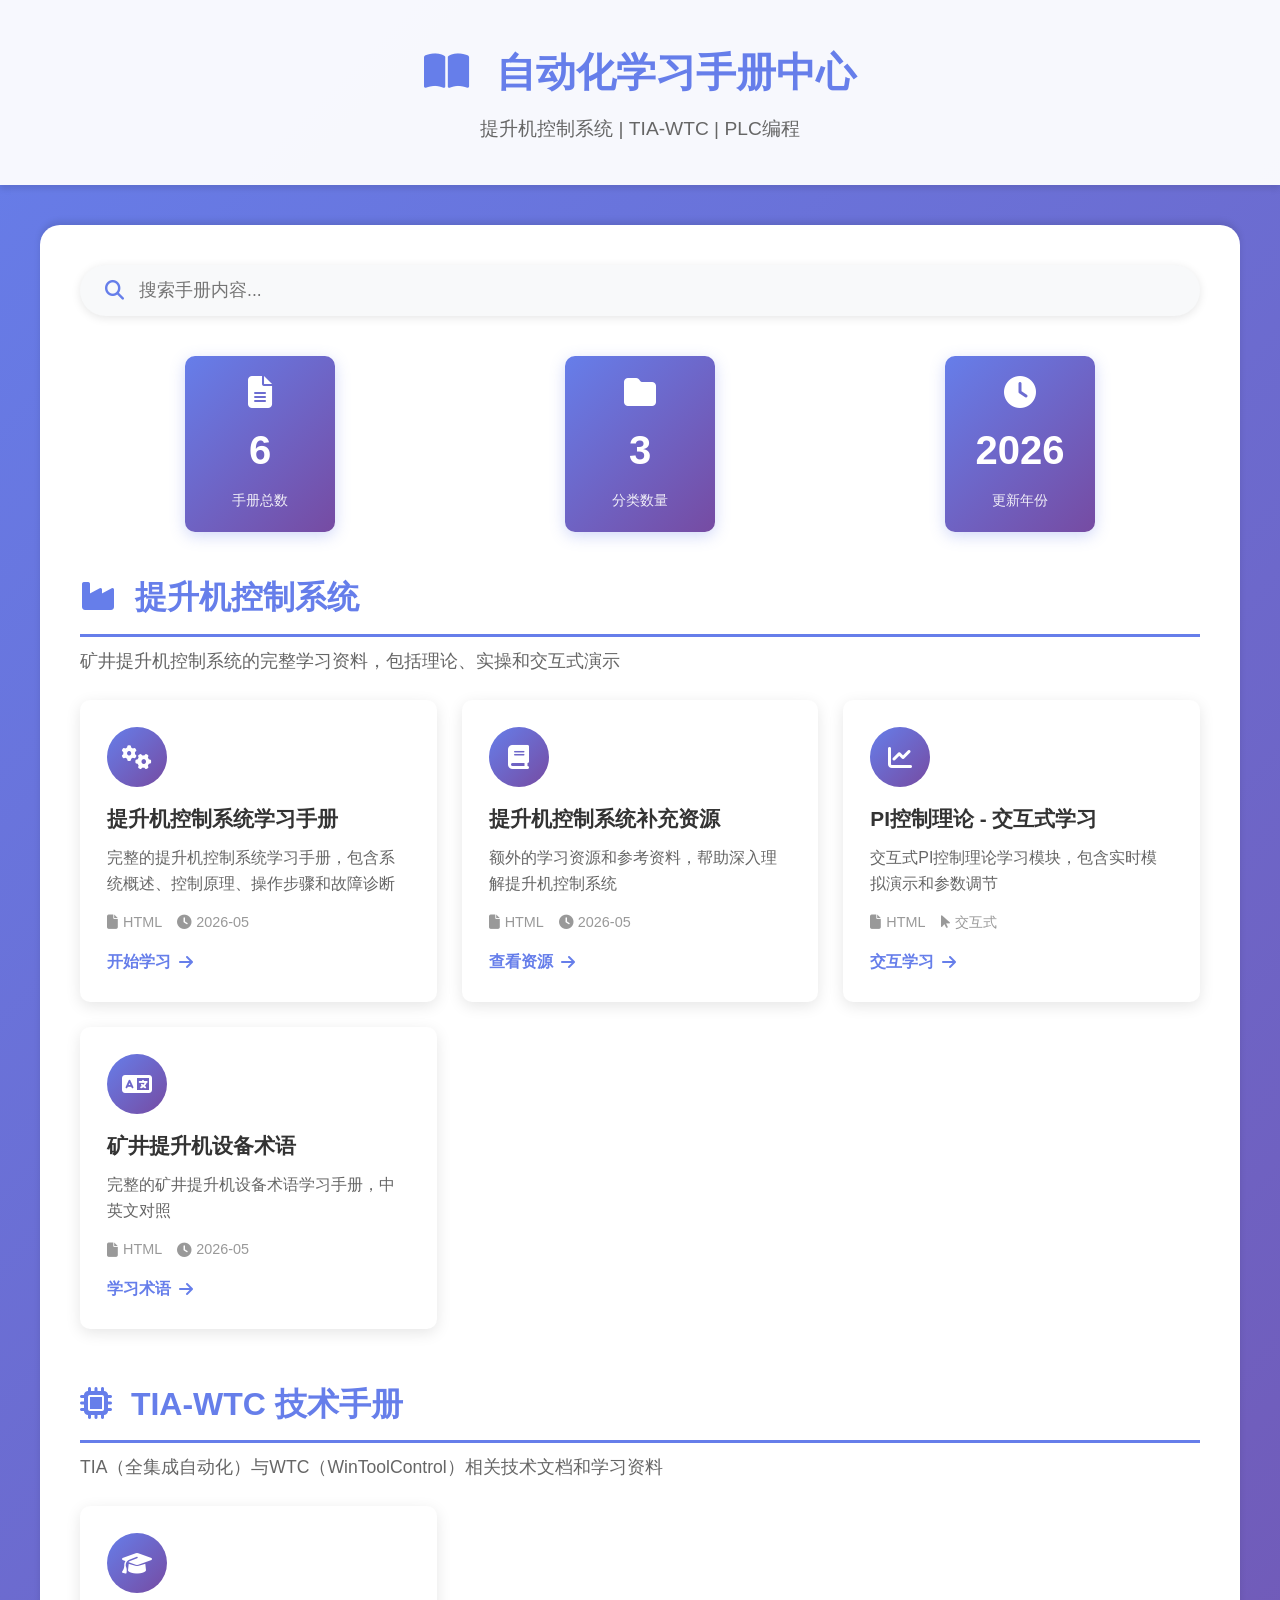
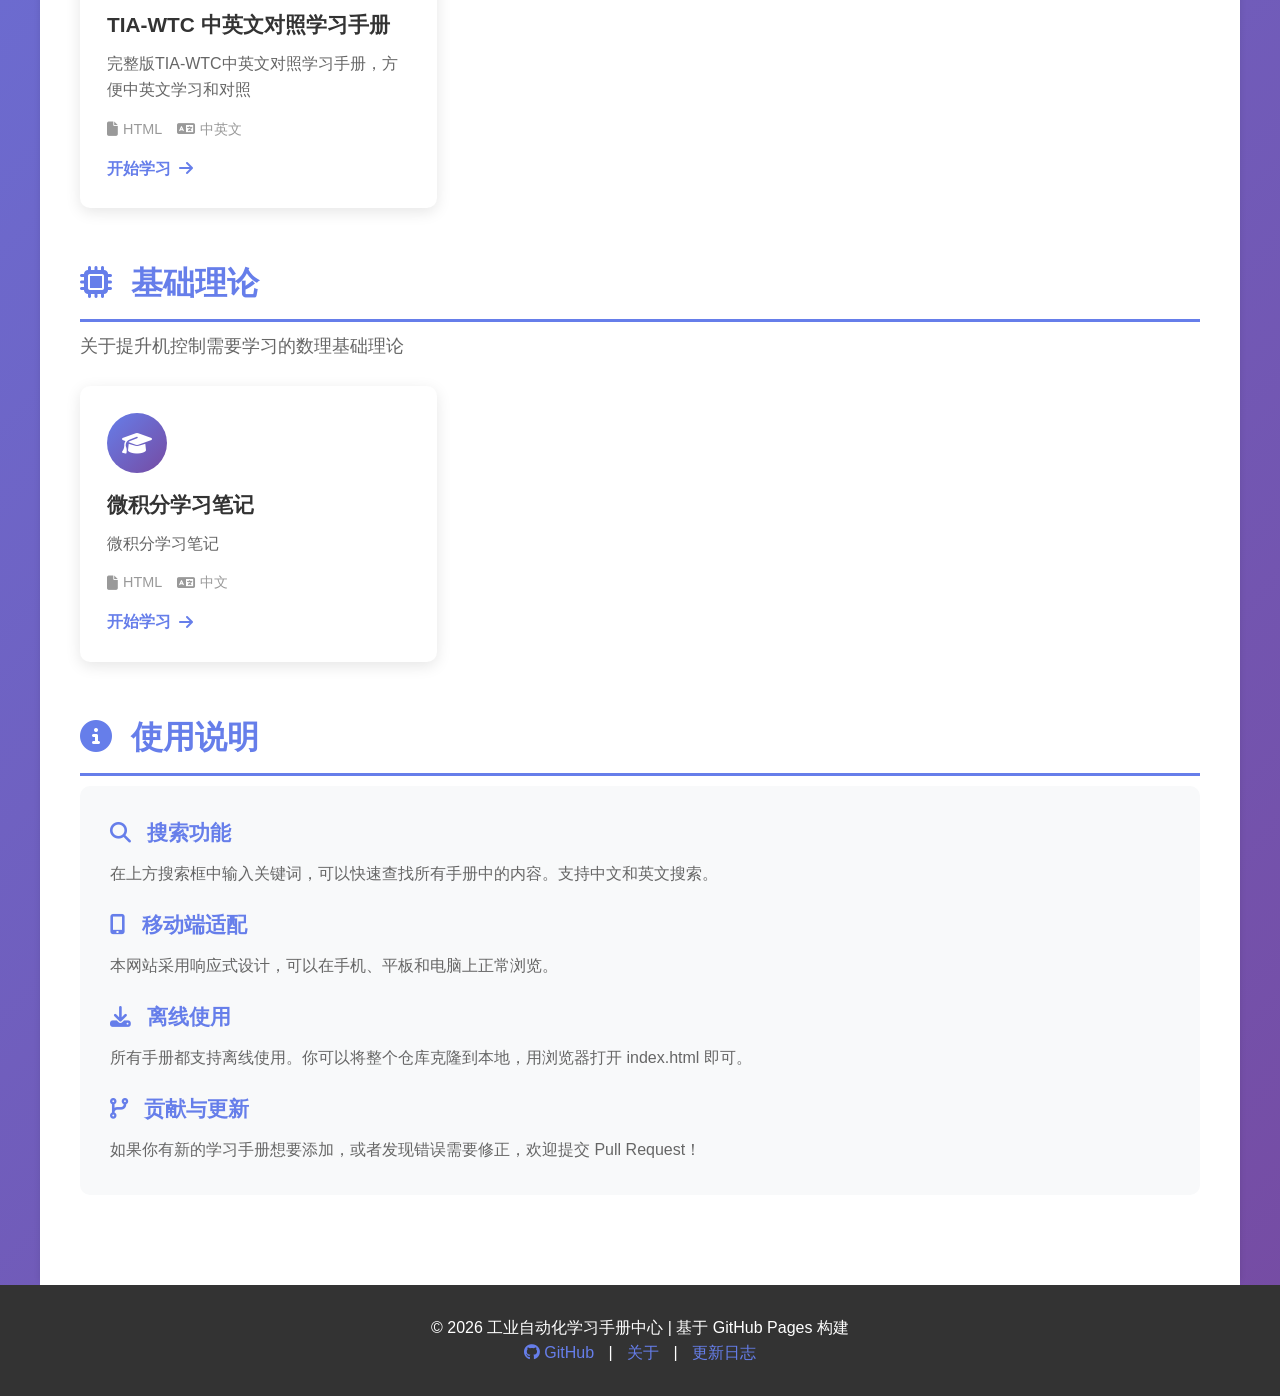
==== index.html @ dc5f5f68 "init" ====
<!DOCTYPE html>
<html lang="zh-CN">
<head>
    <meta charset="UTF-8">
    <meta name="viewport" content="width=device-width, initial-scale=1.0">
    <title>自动化学习手册中心</title>
    <link rel="stylesheet" href="assets/css/style.css">
    <link rel="stylesheet" href="https://cdnjs.cloudflare.com/ajax/libs/font-awesome/6.4.0/css/all.min.css">
</head>
<body>
    <header>
        <div class="container">
            <h1><i class="fas fa-book-open"></i> 自动化学习手册中心</h1>
            <p class="subtitle">提升机控制系统 | TIA-WTC | PLC编程</p>
        </div>
    </header>

    <div class="container main-content">
        <!-- 搜索框 -->
        <div class="search-box">
            <i class="fas fa-search"></i>
            <input type="text" id="searchInput" placeholder="搜索手册内容..." onkeyup="searchManuals()">
            <div id="searchResults" class="search-results"></div>
        </div>

        <!-- 统计信息 -->
        <div class="stats">
            <div class="stat-item">
                <i class="fas fa-file-alt"></i>
                <span id="totalManuals">0</span>
                <label>手册总数</label>
            </div>
            <div class="stat-item">
                <i class="fas fa-folder"></i>
                <span id="totalCategories">0</span>
                <label>分类数量</label>
            </div>
            <div class="stat-item">
                <i class="fas fa-clock"></i>
                <span>2026</span>
                <label>更新年份</label>
            </div>
        </div>

        <!-- 分类：提升机控制系统 -->
        <section class="category">
            <h2><i class="fas fa-industry"></i> 提升机控制系统</h2>
            <p class="category-desc">矿井提升机控制系统的完整学习资料，包括理论、实操和交互式演示</p>
            <div class="manual-grid">
                <div class="manual-card" data-keywords="提升机 控制系统  学习手册">
                    <div class="card-icon">
                        <i class="fas fa-cogs"></i>
                    </div>
                    <h3>提升机控制系统学习手册</h3>
                    <p>完整的提升机控制系统学习手册，包含系统概述、控制原理、操作步骤和故障诊断</p>
                    <div class="card-meta">
                        <span><i class="fas fa-file"></i> HTML</span>
                        <span><i class="fas fa-clock"></i> 2026-05</span>
                    </div>
                    <a href="hoist-control/提升机控制系统_学习手册_新布局.html" class="card-link">开始学习 <i class="fas fa-arrow-right"></i></a>
                </div>

                <div class="manual-card" data-keywords="提升机 补充资源 参考资料">
                    <div class="card-icon">
                        <i class="fas fa-book"></i>
                    </div>
                    <h3>提升机控制系统补充资源</h3>
                    <p>额外的学习资源和参考资料，帮助深入理解提升机控制系统</p>
                    <div class="card-meta">
                        <span><i class="fas fa-file"></i> HTML</span>
                        <span><i class="fas fa-clock"></i> 2026-05</span>
                    </div>
                    <a href="hoist-control/提升机控制系统_补充资源.html" class="card-link">查看资源 <i class="fas fa-arrow-right"></i></a>
                </div>

                <div class="manual-card" data-keywords="PI控制 交互式 理论 模拟">
                    <div class="card-icon">
                        <i class="fas fa-chart-line"></i>
                    </div>
                    <h3>PI控制理论 - 交互式学习</h3>
                    <p>交互式PI控制理论学习模块，包含实时模拟演示和参数调节</p>
                    <div class="card-meta">
                        <span><i class="fas fa-file"></i> HTML</span>
                        <span><i class="fas fa-mouse-pointer"></i> 交互式</span>
                    </div>
                    <a href="hoist-control/PI控制理论_交互式学习.html" class="card-link">交互学习 <i class="fas fa-arrow-right"></i></a>
                </div>

                <div class="manual-card" data-keywords="矿井 提升机 设备 术语">
                    <div class="card-icon">
                        <i class="fas fa-language"></i>
                    </div>
                    <h3>矿井提升机设备术语</h3>
                    <p>完整的矿井提升机设备术语学习手册，中英文对照</p>
                    <div class="card-meta">
                        <span><i class="fas fa-file"></i> HTML</span>
                        <span><i class="fas fa-clock"></i> 2026-05</span>
                    </div>
                    <a href="hoist-control/矿井提升机设备术语_完整学习手册.html" class="card-link">学习术语 <i class="fas fa-arrow-right"></i></a>
                </div>
            </div>
        </section>

        <!-- 分类：TIA-WTC -->
        <section class="category">
            <h2><i class="fas fa-microchip"></i> TIA-WTC 技术手册</h2>
            <p class="category-desc">TIA（全集成自动化）与WTC（WinToolControl）相关技术文档和学习资料</p>
            <div class="manual-grid">
                <div class="manual-card" data-keywords="TIA WTC 中英文 对照 学习手册">
                    <div class="card-icon">
                        <i class="fas fa-graduation-cap"></i>
                    </div>
                    <h3>TIA-WTC 中英文对照学习手册</h3>
                    <p>完整版TIA-WTC中英文对照学习手册，方便中英文学习和对照</p>
                    <div class="card-meta">
                        <span><i class="fas fa-file"></i> HTML</span>
                        <span><i class="fas fa-language"></i> 中英文</span>
                    </div>
                    <a href="tia-wtc/TIA-WTC_中英文对照学习手册_完整版.html" class="card-link">开始学习 <i class="fas fa-arrow-right"></i></a>
                </div>

            </div>
        </section>
        <!-- 分类：theory -->
        <section class="category">
            <h2><i class="fas fa-microchip"></i> 基础理论 </h2>
            <p class="category-desc">关于提升机控制需要学习的数理基础理论</p>
            <div class="manual-grid">
                <div class="manual-card" data-keywords="积分 微分 导数 PI PID 控制理论">
                    <div class="card-icon">
                        <i class="fas fa-graduation-cap"></i>
                    </div>
                    <h3>微积分学习笔记</h3>
                    <p>微积分学习笔记</p>
                    <div class="card-meta">
                        <span><i class="fas fa-file"></i> HTML</span>
                        <span><i class="fas fa-language"></i> 中文</span>
                    </div>
                    <a href="theory/微积分学习笔记.html" class="card-link">开始学习 <i class="fas fa-arrow-right"></i></a>
                </div>

            </div>
        </section>

        <!-- 使用说明 -->
        <section class="category">
            <h2><i class="fas fa-info-circle"></i> 使用说明</h2>
            <div class="help-box">
                <h3><i class="fas fa-search"></i> 搜索功能</h3>
                <p>在上方搜索框中输入关键词，可以快速查找所有手册中的内容。支持中文和英文搜索。</p>

                <h3><i class="fas fa-mobile-alt"></i> 移动端适配</h3>
                <p>本网站采用响应式设计，可以在手机、平板和电脑上正常浏览。</p>

                <h3><i class="fas fa-download"></i> 离线使用</h3>
                <p>所有手册都支持离线使用。你可以将整个仓库克隆到本地，用浏览器打开 index.html 即可。</p>

                <h3><i class="fas fa-code-branch"></i> 贡献与更新</h3>
                <p>如果你有新的学习手册想要添加，或者发现错误需要修正，欢迎提交 Pull Request！</p>
            </div>
        </section>
    </div>

    <footer>
        <div class="container">
            <p>&copy; 2026 工业自动化学习手册中心 | 基于 GitHub Pages 构建</p>
            <p>
                <a href="https://github.com" target="_blank"><i class="fab fa-github"></i> GitHub</a> | 
                <a href="#" onclick="showAbout()">关于</a> | 
                <a href="#" onclick="showChangelog()">更新日志</a>
            </p>
        </div>
    </footer>

    <script src="assets/js/search.js"></script>
    <script>
        // 页面加载时更新统计信息
        window.onload = function() {
            updateStats();
        };

        function updateStats() {
            const totalManuals = document.querySelectorAll('.manual-card').length;
            const totalCategories = document.querySelectorAll('.category').length - 1; // 减去"使用说明"

            document.getElementById('totalManuals').textContent = totalManuals;
            document.getElementById('totalCategories').textContent = totalCategories;
        }

        function showAbout() {
            alert('工业自动化学习手册中心\n\n本网站收集整理了工业自动化领域的学习手册和技术文档，旨在为工程师和学习者提供便捷的学习资源。\n\n技术栈：HTML5 + CSS3 + JavaScript\n部署：GitHub Pages');
        }

        function showChangelog() {
            alert('更新日志\n\n2026-05-13:\n- 创建网站首页\n- 添加搜索功能\n- 整理手册分类\n- 配置GitHub Pages部署');
        }
    </script>
</body>
</html>
---- assets/css/style.css ----
/* 全局样式 */
* {
    margin: 0;
    padding: 0;
    box-sizing: border-box;
}

body {
    font-family: 'Segoe UI', Tahoma, Geneva, Verdana, sans-serif;
    line-height: 1.6;
    color: #333;
    background: linear-gradient(135deg, #667eea 0%, #764ba2 100%);
    min-height: 100vh;
}

.container {
    max-width: 1200px;
    margin: 0 auto;
    padding: 0 20px;
}

/* 头部样式 */
header {
    background: rgba(255, 255, 255, 0.95);
    padding: 40px 0;
    text-align: center;
    box-shadow: 0 4px 6px rgba(0,0,0,0.1);
    margin-bottom: 40px;
}

header h1 {
    color: #667eea;
    font-size: 2.5em;
    margin-bottom: 10px;
}

header h1 i {
    margin-right: 15px;
}

.subtitle {
    color: #666;
    font-size: 1.2em;
}

/* 主要内容区域 */
.main-content {
    background: white;
    border-radius: 20px 20px 0 0;
    padding: 40px;
    box-shadow: 0 -4px 6px rgba(0,0,0,0.1);
}

/* 搜索框 */
.search-box {
    position: relative;
    margin-bottom: 40px;
    background: #f8f9fa;
    border-radius: 50px;
    padding: 15px 25px;
    display: flex;
    align-items: center;
    box-shadow: 0 2px 10px rgba(0,0,0,0.1);
    transition: all 0.3s;
}

.search-box:focus-within {
    box-shadow: 0 4px 20px rgba(102, 126, 234, 0.3);
    transform: translateY(-2px);
}

.search-box i {
    color: #667eea;
    font-size: 1.2em;
    margin-right: 15px;
}

.search-box input {
    flex: 1;
    border: none;
    background: transparent;
    font-size: 1.1em;
    outline: none;
    color: #333;
}

.search-results {
    position: absolute;
    top: 100%;
    left: 0;
    right: 0;
    background: white;
    border-radius: 10px;
    box-shadow: 0 10px 30px rgba(0,0,0,0.2);
    margin-top: 10px;
    max-height: 400px;
    overflow-y: auto;
    display: none;
    z-index: 1000;
}

.search-results.active {
    display: block;
}

.search-result-item {
    padding: 15px 20px;
    border-bottom: 1px solid #eee;
    cursor: pointer;
    transition: background 0.3s;
}

.search-result-item:hover {
    background: #f8f9fa;
}

.search-result-item h4 {
    color: #667eea;
    margin-bottom: 5px;
}

.search-result-item p {
    color: #666;
    font-size: 0.9em;
}

/* 统计信息 */
.stats {
    display: flex;
    justify-content: space-around;
    margin-bottom: 40px;
    flex-wrap: wrap;
    gap: 20px;
}

.stat-item {
    text-align: center;
    padding: 20px;
    background: linear-gradient(135deg, #667eea 0%, #764ba2 100%);
    color: white;
    border-radius: 10px;
    min-width: 150px;
    box-shadow: 0 4px 15px rgba(102, 126, 234, 0.3);
}

.stat-item i {
    font-size: 2em;
    margin-bottom: 10px;
    display: block;
}

.stat-item span {
    font-size: 2.5em;
    font-weight: bold;
    display: block;
    margin-bottom: 5px;
}

.stat-item label {
    font-size: 0.9em;
    opacity: 0.9;
}

/* 分类区域 */
.category {
    margin-bottom: 50px;
}

.category h2 {
    color: #667eea;
    font-size: 2em;
    margin-bottom: 10px;
    padding-bottom: 10px;
    border-bottom: 3px solid #667eea;
}

.category h2 i {
    margin-right: 10px;
}

.category-desc {
    color: #666;
    margin-bottom: 25px;
    font-size: 1.1em;
}

/* 手册卡片网格 */
.manual-grid {
    display: grid;
    grid-template-columns: repeat(auto-fill, minmax(300px, 1fr));
    gap: 25px;
}

/* 手册卡片 */
.manual-card {
    background: white;
    border-radius: 10px;
    padding: 25px;
    box-shadow: 0 4px 15px rgba(0,0,0,0.1);
    transition: all 0.3s;
    border: 2px solid transparent;
    position: relative;
    overflow: hidden;
}

.manual-card::before {
    content: '';
    position: absolute;
    top: 0;
    left: 0;
    right: 0;
    height: 4px;
    background: linear-gradient(135deg, #667eea 0%, #764ba2 100%);
    transform: scaleX(0);
    transition: transform 0.3s;
}

.manual-card:hover {
    transform: translateY(-5px);
    box-shadow: 0 8px 25px rgba(0,0,0,0.15);
    border-color: #667eea;
}

.manual-card:hover::before {
    transform: scaleX(1);
}

.card-icon {
    width: 60px;
    height: 60px;
    background: linear-gradient(135deg, #667eea 0%, #764ba2 100%);
    border-radius: 50%;
    display: flex;
    align-items: center;
    justify-content: center;
    margin-bottom: 15px;
    color: white;
    font-size: 1.5em;
}

.manual-card h3 {
    color: #333;
    font-size: 1.3em;
    margin-bottom: 10px;
}

.manual-card p {
    color: #666;
    margin-bottom: 15px;
    line-height: 1.6;
}

.card-meta {
    display: flex;
    gap: 15px;
    margin-bottom: 15px;
    font-size: 0.9em;
    color: #999;
}

.card-meta span {
    display: flex;
    align-items: center;
    gap: 5px;
}

.card-link {
    display: inline-flex;
    align-items: center;
    gap: 8px;
    color: #667eea;
    text-decoration: none;
    font-weight: 600;
    transition: all 0.3s;
}

.card-link:hover {
    gap: 12px;
    color: #764ba2;
}

.card-link i {
    transition: transform 0.3s;
}

.card-link:hover i {
    transform: translateX(5px);
}

/* 帮助盒子 */
.help-box {
    background: #f8f9fa;
    border-radius: 10px;
    padding: 30px;
}

.help-box h3 {
    color: #667eea;
    margin-top: 20px;
    margin-bottom: 10px;
    font-size: 1.3em;
}

.help-box h3:first-child {
    margin-top: 0;
}

.help-box h3 i {
    margin-right: 10px;
}

.help-box p {
    color: #666;
    line-height: 1.8;
}

/* 底部 */
footer {
    background: #333;
    color: white;
    padding: 30px 0;
    text-align: center;
}

footer a {
    color: #667eea;
    text-decoration: none;
    margin: 0 10px;
    transition: color 0.3s;
}

footer a:hover {
    color: #764ba2;
}

/* 响应式设计 */
@media (max-width: 768px) {
    header h1 {
        font-size: 1.8em;
    }

    .main-content {
        padding: 20px;
    }

    .stats {
        flex-direction: column;
        align-items: center;
    }

    .stat-item {
        width: 100%;
        max-width: 300px;
    }

    .manual-grid {
        grid-template-columns: 1fr;
    }

    .category h2 {
        font-size: 1.5em;
    }
}

/* 搜索高亮 */
.highlight {
    background: #fff3cd;
    padding: 2px 4px;
    border-radius: 3px;
}
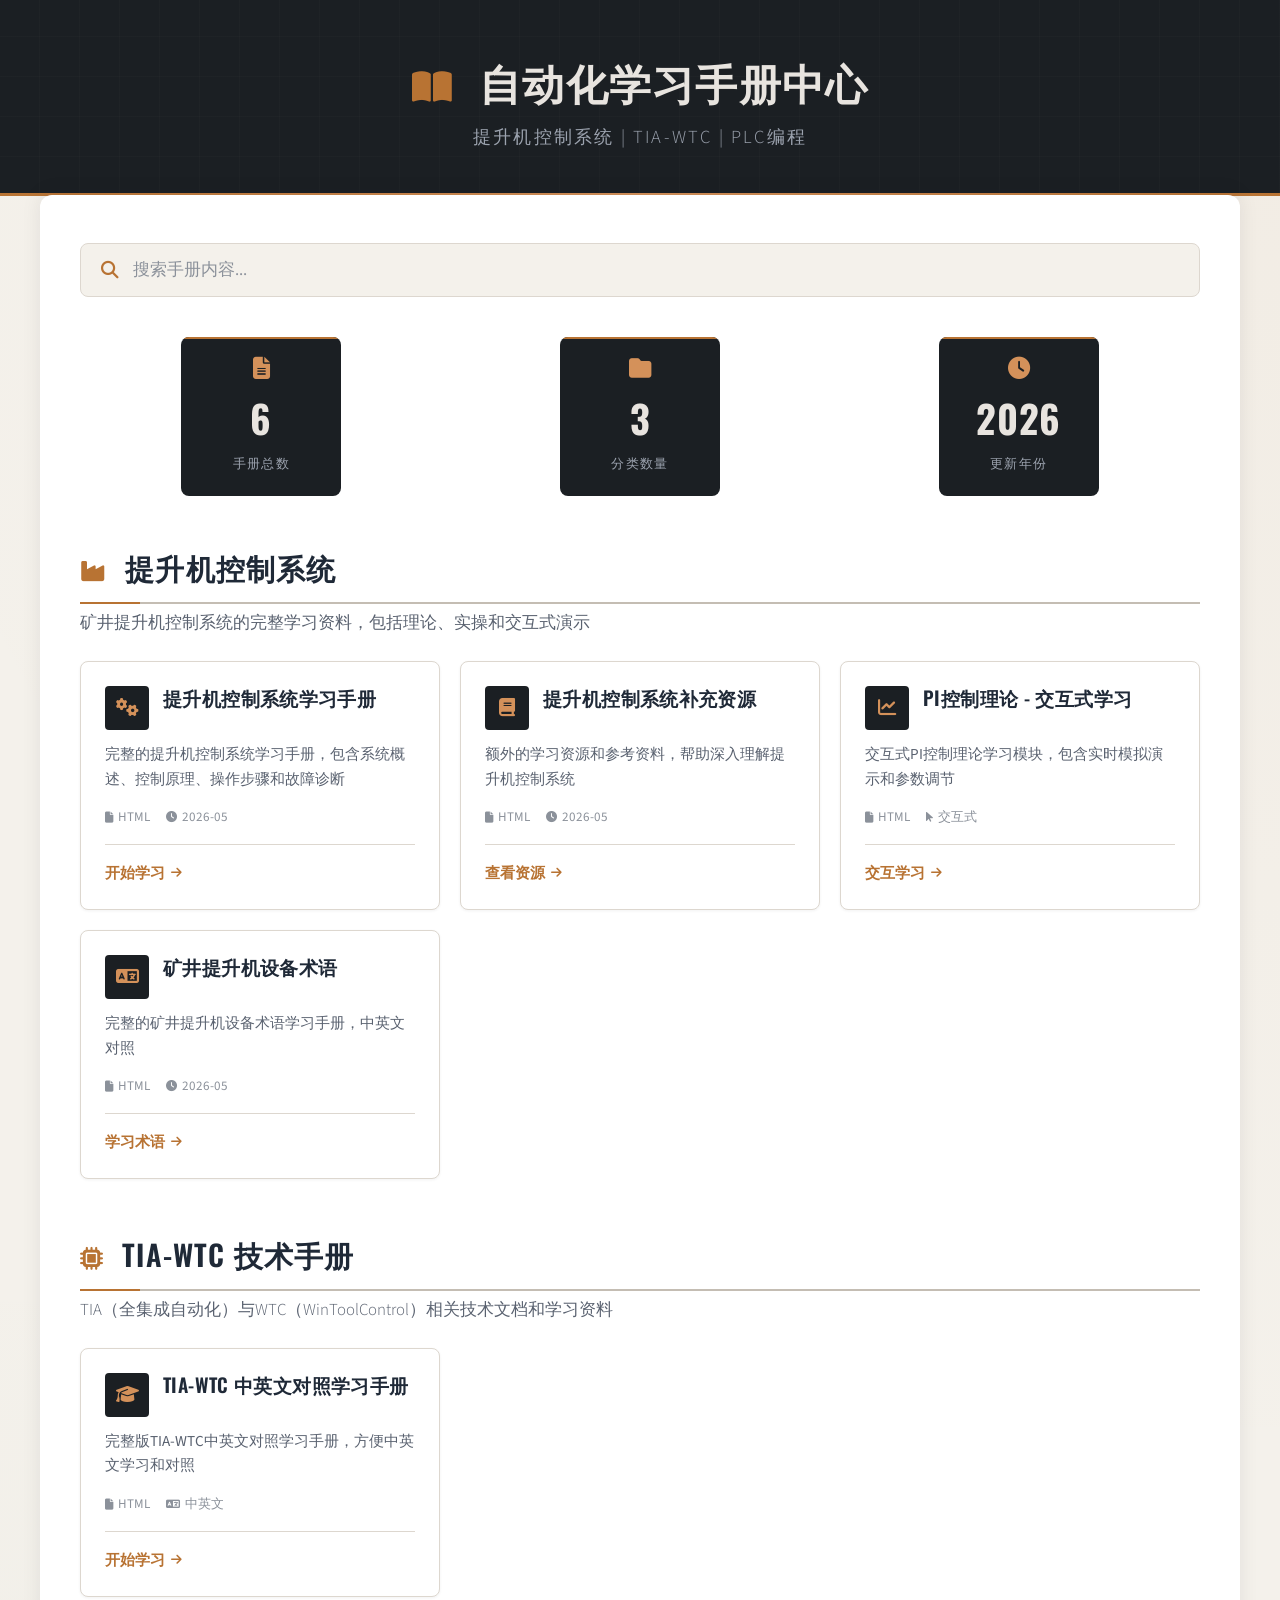
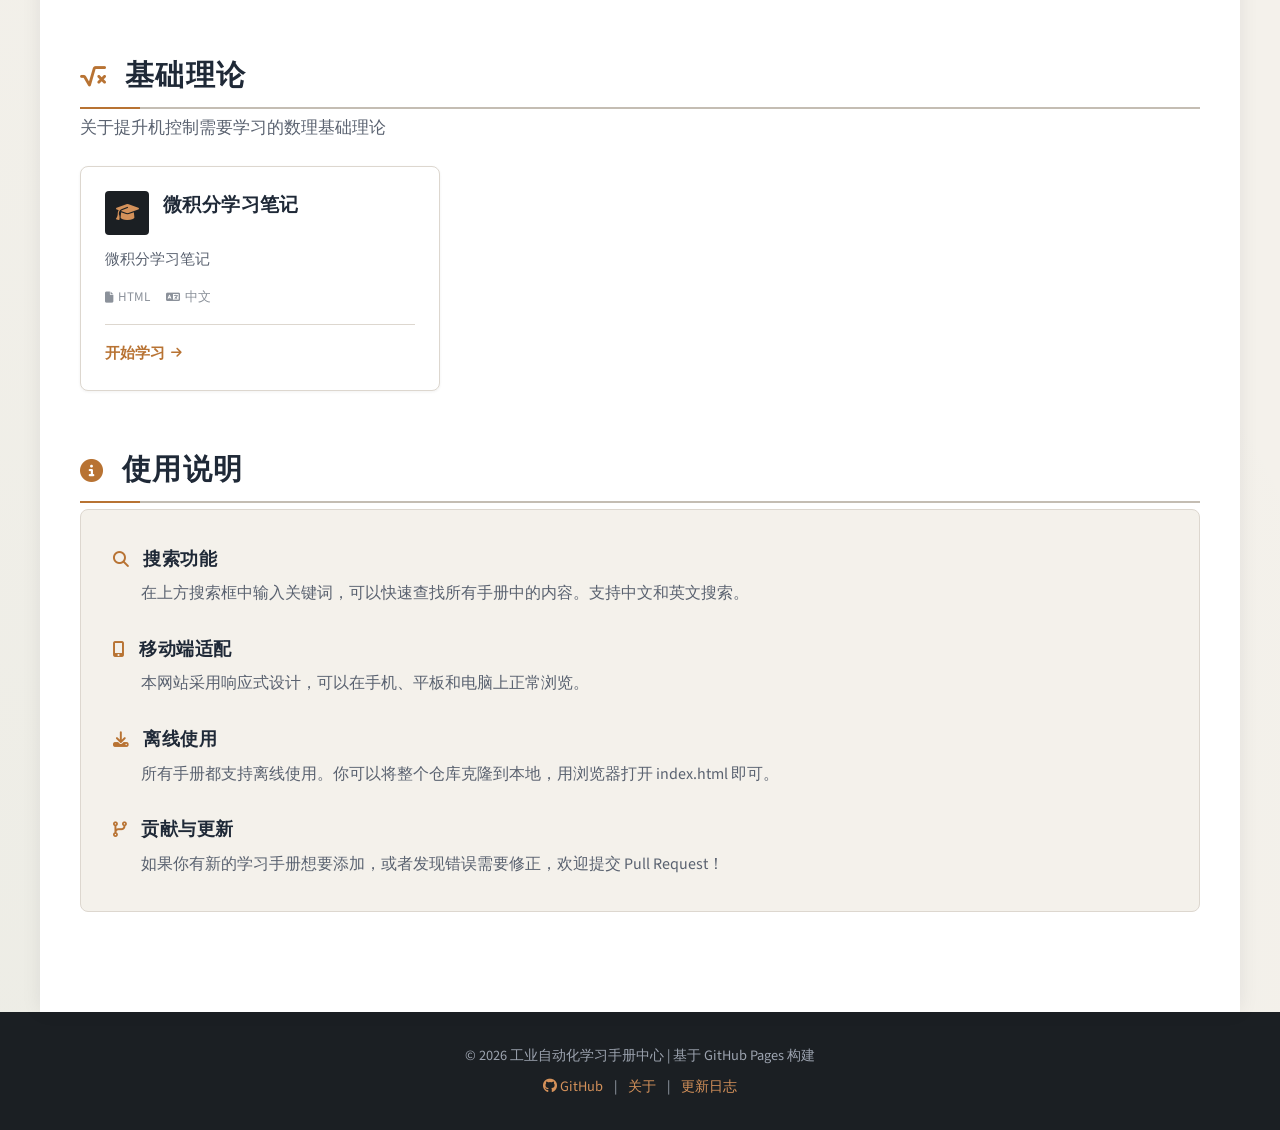
==== commit 20a065d9: "frontend-design重构手册布局样式" ====
--- a/index.html
+++ b/index.html
@@ -48,55 +48,63 @@
             <p class="category-desc">矿井提升机控制系统的完整学习资料，包括理论、实操和交互式演示</p>
             <div class="manual-grid">
                 <div class="manual-card" data-keywords="提升机 控制系统  学习手册">
-                    <div class="card-icon">
-                        <i class="fas fa-cogs"></i>
-                    </div>
-                    <h3>提升机控制系统学习手册</h3>
-                    <p>完整的提升机控制系统学习手册，包含系统概述、控制原理、操作步骤和故障诊断</p>
-                    <div class="card-meta">
-                        <span><i class="fas fa-file"></i> HTML</span>
-                        <span><i class="fas fa-clock"></i> 2026-05</span>
-                    </div>
-                    <a href="hoist-control/提升机控制系统_学习手册_新布局.html" class="card-link">开始学习 <i class="fas fa-arrow-right"></i></a>
+                    <div class="card-body">
+                        <div class="card-header">
+                            <div class="card-icon"><i class="fas fa-cogs"></i></div>
+                            <h3>提升机控制系统学习手册</h3>
+                        </div>
+                        <p>完整的提升机控制系统学习手册，包含系统概述、控制原理、操作步骤和故障诊断</p>
+                        <div class="card-meta">
+                            <span><i class="fas fa-file"></i> HTML</span>
+                            <span><i class="fas fa-clock"></i> 2026-05</span>
+                        </div>
+                        <a href="hoist-control/提升机控制系统_学习手册_新布局.html" class="card-link">开始学习 <i class="fas fa-arrow-right"></i></a>
+                    </div>
                 </div>
 
                 <div class="manual-card" data-keywords="提升机 补充资源 参考资料">
-                    <div class="card-icon">
-                        <i class="fas fa-book"></i>
-                    </div>
-                    <h3>提升机控制系统补充资源</h3>
-                    <p>额外的学习资源和参考资料，帮助深入理解提升机控制系统</p>
-                    <div class="card-meta">
-                        <span><i class="fas fa-file"></i> HTML</span>
-                        <span><i class="fas fa-clock"></i> 2026-05</span>
-                    </div>
-                    <a href="hoist-control/提升机控制系统_补充资源.html" class="card-link">查看资源 <i class="fas fa-arrow-right"></i></a>
+                    <div class="card-body">
+                        <div class="card-header">
+                            <div class="card-icon"><i class="fas fa-book"></i></div>
+                            <h3>提升机控制系统补充资源</h3>
+                        </div>
+                        <p>额外的学习资源和参考资料，帮助深入理解提升机控制系统</p>
+                        <div class="card-meta">
+                            <span><i class="fas fa-file"></i> HTML</span>
+                            <span><i class="fas fa-clock"></i> 2026-05</span>
+                        </div>
+                        <a href="hoist-control/提升机控制系统_补充资源.html" class="card-link">查看资源 <i class="fas fa-arrow-right"></i></a>
+                    </div>
                 </div>
 
                 <div class="manual-card" data-keywords="PI控制 交互式 理论 模拟">
-                    <div class="card-icon">
-                        <i class="fas fa-chart-line"></i>
-                    </div>
-                    <h3>PI控制理论 - 交互式学习</h3>
-                    <p>交互式PI控制理论学习模块，包含实时模拟演示和参数调节</p>
-                    <div class="card-meta">
-                        <span><i class="fas fa-file"></i> HTML</span>
-                        <span><i class="fas fa-mouse-pointer"></i> 交互式</span>
-                    </div>
-                    <a href="hoist-control/PI控制理论_交互式学习.html" class="card-link">交互学习 <i class="fas fa-arrow-right"></i></a>
+                    <div class="card-body">
+                        <div class="card-header">
+                            <div class="card-icon"><i class="fas fa-chart-line"></i></div>
+                            <h3>PI控制理论 - 交互式学习</h3>
+                        </div>
+                        <p>交互式PI控制理论学习模块，包含实时模拟演示和参数调节</p>
+                        <div class="card-meta">
+                            <span><i class="fas fa-file"></i> HTML</span>
+                            <span><i class="fas fa-mouse-pointer"></i> 交互式</span>
+                        </div>
+                        <a href="hoist-control/PI控制理论_交互式学习.html" class="card-link">交互学习 <i class="fas fa-arrow-right"></i></a>
+                    </div>
                 </div>
 
                 <div class="manual-card" data-keywords="矿井 提升机 设备 术语">
-                    <div class="card-icon">
-                        <i class="fas fa-language"></i>
-                    </div>
-                    <h3>矿井提升机设备术语</h3>
-                    <p>完整的矿井提升机设备术语学习手册，中英文对照</p>
-                    <div class="card-meta">
-                        <span><i class="fas fa-file"></i> HTML</span>
-                        <span><i class="fas fa-clock"></i> 2026-05</span>
-                    </div>
-                    <a href="hoist-control/矿井提升机设备术语_完整学习手册.html" class="card-link">学习术语 <i class="fas fa-arrow-right"></i></a>
+                    <div class="card-body">
+                        <div class="card-header">
+                            <div class="card-icon"><i class="fas fa-language"></i></div>
+                            <h3>矿井提升机设备术语</h3>
+                        </div>
+                        <p>完整的矿井提升机设备术语学习手册，中英文对照</p>
+                        <div class="card-meta">
+                            <span><i class="fas fa-file"></i> HTML</span>
+                            <span><i class="fas fa-clock"></i> 2026-05</span>
+                        </div>
+                        <a href="hoist-control/矿井提升机设备术语_完整学习手册.html" class="card-link">学习术语 <i class="fas fa-arrow-right"></i></a>
+                    </div>
                 </div>
             </div>
         </section>
@@ -107,36 +115,40 @@
             <p class="category-desc">TIA（全集成自动化）与WTC（WinToolControl）相关技术文档和学习资料</p>
             <div class="manual-grid">
                 <div class="manual-card" data-keywords="TIA WTC 中英文 对照 学习手册">
-                    <div class="card-icon">
-                        <i class="fas fa-graduation-cap"></i>
-                    </div>
-                    <h3>TIA-WTC 中英文对照学习手册</h3>
-                    <p>完整版TIA-WTC中英文对照学习手册，方便中英文学习和对照</p>
-                    <div class="card-meta">
-                        <span><i class="fas fa-file"></i> HTML</span>
-                        <span><i class="fas fa-language"></i> 中英文</span>
-                    </div>
-                    <a href="tia-wtc/TIA-WTC_中英文对照学习手册_完整版.html" class="card-link">开始学习 <i class="fas fa-arrow-right"></i></a>
+                    <div class="card-body">
+                        <div class="card-header">
+                            <div class="card-icon"><i class="fas fa-graduation-cap"></i></div>
+                            <h3>TIA-WTC 中英文对照学习手册</h3>
+                        </div>
+                        <p>完整版TIA-WTC中英文对照学习手册，方便中英文学习和对照</p>
+                        <div class="card-meta">
+                            <span><i class="fas fa-file"></i> HTML</span>
+                            <span><i class="fas fa-language"></i> 中英文</span>
+                        </div>
+                        <a href="tia-wtc/TIA-WTC_中英文对照学习手册_完整版.html" class="card-link">开始学习 <i class="fas fa-arrow-right"></i></a>
+                    </div>
                 </div>
 
             </div>
         </section>
         <!-- 分类：theory -->
         <section class="category">
-            <h2><i class="fas fa-microchip"></i> 基础理论 </h2>
+            <h2><i class="fas fa-square-root-variable"></i> 基础理论</h2>
             <p class="category-desc">关于提升机控制需要学习的数理基础理论</p>
             <div class="manual-grid">
                 <div class="manual-card" data-keywords="积分 微分 导数 PI PID 控制理论">
-                    <div class="card-icon">
-                        <i class="fas fa-graduation-cap"></i>
-                    </div>
-                    <h3>微积分学习笔记</h3>
-                    <p>微积分学习笔记</p>
-                    <div class="card-meta">
-                        <span><i class="fas fa-file"></i> HTML</span>
-                        <span><i class="fas fa-language"></i> 中文</span>
-                    </div>
-                    <a href="theory/微积分学习笔记.html" class="card-link">开始学习 <i class="fas fa-arrow-right"></i></a>
+                    <div class="card-body">
+                        <div class="card-header">
+                            <div class="card-icon"><i class="fas fa-graduation-cap"></i></div>
+                            <h3>微积分学习笔记</h3>
+                        </div>
+                        <p>微积分学习笔记</p>
+                        <div class="card-meta">
+                            <span><i class="fas fa-file"></i> HTML</span>
+                            <span><i class="fas fa-language"></i> 中文</span>
+                        </div>
+                        <a href="theory/微积分学习笔记.html" class="card-link">开始学习 <i class="fas fa-arrow-right"></i></a>
+                    </div>
                 </div>
 
             </div>
--- a/assets/css/style.css
+++ b/assets/css/style.css
@@ -1,87 +1,176 @@
-/* 全局样式 */
+/* === Google Fonts === */
+@import url('https://fonts.googleapis.com/css2?family=Oswald:wght@400;500;600;700&family=Source+Sans+3:wght@300;400;500;600;700&display=swap');
+
+/* === Design Tokens === */
+:root {
+    --bg-paper: #f4f1eb;
+    --bg-white: #ffffff;
+    --bg-dark: #1b1f23;
+    --bg-dark-mid: #2a2f35;
+    --accent-copper: #b87333;
+    --accent-copper-light: #d4915a;
+    --accent-green: #3a7d5c;
+    --accent-green-dark: #2d6a4f;
+    --text-primary: #1f2937;
+    --text-secondary: #5a6270;
+    --text-muted: #8b919a;
+    --text-on-dark: #e8e4df;
+    --text-on-dark-muted: #9ca3af;
+    --border-light: #ddd7cf;
+    --border-medium: #c4bdb3;
+    --shadow-sm: 0 1px 3px rgba(27, 31, 35, 0.06);
+    --shadow-md: 0 4px 12px rgba(27, 31, 35, 0.08);
+    --shadow-lg: 0 8px 24px rgba(27, 31, 35, 0.12);
+    --shadow-card-hover: 0 12px 32px rgba(27, 31, 35, 0.14);
+    --radius-sm: 4px;
+    --radius-md: 8px;
+    --radius-lg: 12px;
+    --font-heading: 'Oswald', sans-serif;
+    --font-body: 'Source Sans 3', sans-serif;
+}
+
+/* === Reset === */
 * {
     margin: 0;
     padding: 0;
     box-sizing: border-box;
 }
 
+/* === Base === */
 body {
-    font-family: 'Segoe UI', Tahoma, Geneva, Verdana, sans-serif;
+    font-family: var(--font-body);
     line-height: 1.6;
-    color: #333;
-    background: linear-gradient(135deg, #667eea 0%, #764ba2 100%);
+    color: var(--text-primary);
+    background-color: var(--bg-paper);
+    background-image:
+        radial-gradient(circle at 100% 0%, rgba(184, 115, 51, 0.04) 0%, transparent 50%),
+        radial-gradient(circle at 0% 100%, rgba(58, 125, 92, 0.04) 0%, transparent 50%);
     min-height: 100vh;
+    -webkit-font-smoothing: antialiased;
 }
 
 .container {
     max-width: 1200px;
     margin: 0 auto;
-    padding: 0 20px;
-}
-
-/* 头部样式 */
+    padding: 0 24px;
+}
+
+/* === Header === */
 header {
-    background: rgba(255, 255, 255, 0.95);
-    padding: 40px 0;
+    background: var(--bg-dark);
+    padding: 48px 0 44px;
     text-align: center;
-    box-shadow: 0 4px 6px rgba(0,0,0,0.1);
+    position: relative;
+    overflow: hidden;
+}
+
+header::after {
+    content: '';
+    position: absolute;
+    bottom: 0;
+    left: 0;
+    right: 0;
+    height: 3px;
+    background: linear-gradient(90deg, var(--accent-copper), var(--accent-copper-light), var(--accent-copper));
+}
+
+header::before {
+    content: '';
+    position: absolute;
+    top: 0;
+    left: 0;
+    right: 0;
+    bottom: 0;
+    background:
+        repeating-linear-gradient(
+            0deg,
+            transparent,
+            transparent 39px,
+            rgba(255, 255, 255, 0.015) 39px,
+            rgba(255, 255, 255, 0.015) 40px
+        ),
+        repeating-linear-gradient(
+            90deg,
+            transparent,
+            transparent 39px,
+            rgba(255, 255, 255, 0.015) 39px,
+            rgba(255, 255, 255, 0.015) 40px
+        );
+    pointer-events: none;
+}
+
+header h1 {
+    color: var(--text-on-dark);
+    font-family: var(--font-heading);
+    font-size: 2.6em;
+    font-weight: 700;
+    letter-spacing: 0.03em;
+    margin-bottom: 8px;
+    text-transform: uppercase;
+    position: relative;
+}
+
+header h1 i {
+    color: var(--accent-copper);
+    margin-right: 14px;
+    font-size: 0.85em;
+}
+
+.subtitle {
+    color: var(--text-on-dark-muted);
+    font-size: 1.15em;
+    font-weight: 300;
+    letter-spacing: 0.12em;
+    text-transform: uppercase;
+    position: relative;
+}
+
+/* === Main Content === */
+.main-content {
+    background: var(--bg-white);
+    border-radius: var(--radius-lg) var(--radius-lg) 0 0;
+    padding: 48px 40px;
+    margin-top: -1px;
+    box-shadow: 0 -2px 20px rgba(27, 31, 35, 0.08);
+    position: relative;
+}
+
+/* === Search Box === */
+.search-box {
+    position: relative;
     margin-bottom: 40px;
-}
-
-header h1 {
-    color: #667eea;
-    font-size: 2.5em;
-    margin-bottom: 10px;
-}
-
-header h1 i {
-    margin-right: 15px;
-}
-
-.subtitle {
-    color: #666;
-    font-size: 1.2em;
-}
-
-/* 主要内容区域 */
-.main-content {
-    background: white;
-    border-radius: 20px 20px 0 0;
-    padding: 40px;
-    box-shadow: 0 -4px 6px rgba(0,0,0,0.1);
-}
-
-/* 搜索框 */
-.search-box {
-    position: relative;
-    margin-bottom: 40px;
-    background: #f8f9fa;
-    border-radius: 50px;
-    padding: 15px 25px;
+    background: var(--bg-paper);
+    border: 1.5px solid var(--border-light);
+    border-radius: var(--radius-md);
+    padding: 14px 20px;
     display: flex;
     align-items: center;
-    box-shadow: 0 2px 10px rgba(0,0,0,0.1);
-    transition: all 0.3s;
+    transition: all 0.25s ease;
 }
 
 .search-box:focus-within {
-    box-shadow: 0 4px 20px rgba(102, 126, 234, 0.3);
-    transform: translateY(-2px);
+    border-color: var(--accent-copper);
+    box-shadow: 0 0 0 3px rgba(184, 115, 51, 0.1);
 }
 
 .search-box i {
-    color: #667eea;
-    font-size: 1.2em;
-    margin-right: 15px;
+    color: var(--accent-copper);
+    font-size: 1.1em;
+    margin-right: 14px;
 }
 
 .search-box input {
     flex: 1;
     border: none;
     background: transparent;
-    font-size: 1.1em;
+    font-family: var(--font-body);
+    font-size: 1.05em;
     outline: none;
-    color: #333;
+    color: var(--text-primary);
+}
+
+.search-box input::placeholder {
+    color: var(--text-muted);
 }
 
 .search-results {
@@ -89,10 +178,11 @@
     top: 100%;
     left: 0;
     right: 0;
-    background: white;
-    border-radius: 10px;
-    box-shadow: 0 10px 30px rgba(0,0,0,0.2);
-    margin-top: 10px;
+    background: var(--bg-white);
+    border: 1px solid var(--border-light);
+    border-radius: var(--radius-md);
+    box-shadow: var(--shadow-lg);
+    margin-top: 6px;
     max-height: 400px;
     overflow-y: auto;
     display: none;
@@ -104,201 +194,263 @@
 }
 
 .search-result-item {
-    padding: 15px 20px;
-    border-bottom: 1px solid #eee;
+    padding: 14px 20px;
+    border-bottom: 1px solid var(--border-light);
     cursor: pointer;
-    transition: background 0.3s;
+    transition: background 0.2s;
+}
+
+.search-result-item:last-child {
+    border-bottom: none;
 }
 
 .search-result-item:hover {
-    background: #f8f9fa;
+    background: var(--bg-paper);
 }
 
 .search-result-item h4 {
-    color: #667eea;
-    margin-bottom: 5px;
+    color: var(--accent-copper);
+    font-weight: 600;
+    margin-bottom: 4px;
 }
 
 .search-result-item p {
-    color: #666;
+    color: var(--text-secondary);
     font-size: 0.9em;
 }
 
-/* 统计信息 */
+/* === Stats === */
 .stats {
     display: flex;
     justify-content: space-around;
-    margin-bottom: 40px;
+    margin-bottom: 48px;
     flex-wrap: wrap;
-    gap: 20px;
+    gap: 16px;
 }
 
 .stat-item {
     text-align: center;
-    padding: 20px;
-    background: linear-gradient(135deg, #667eea 0%, #764ba2 100%);
-    color: white;
-    border-radius: 10px;
-    min-width: 150px;
-    box-shadow: 0 4px 15px rgba(102, 126, 234, 0.3);
-}
-
-.stat-item i {
-    font-size: 2em;
-    margin-bottom: 10px;
-    display: block;
-}
-
-.stat-item span {
-    font-size: 2.5em;
-    font-weight: bold;
-    display: block;
-    margin-bottom: 5px;
-}
-
-.stat-item label {
-    font-size: 0.9em;
-    opacity: 0.9;
-}
-
-/* 分类区域 */
-.category {
-    margin-bottom: 50px;
-}
-
-.category h2 {
-    color: #667eea;
-    font-size: 2em;
-    margin-bottom: 10px;
-    padding-bottom: 10px;
-    border-bottom: 3px solid #667eea;
-}
-
-.category h2 i {
-    margin-right: 10px;
-}
-
-.category-desc {
-    color: #666;
-    margin-bottom: 25px;
-    font-size: 1.1em;
-}
-
-/* 手册卡片网格 */
-.manual-grid {
-    display: grid;
-    grid-template-columns: repeat(auto-fill, minmax(300px, 1fr));
-    gap: 25px;
-}
-
-/* 手册卡片 */
-.manual-card {
-    background: white;
-    border-radius: 10px;
-    padding: 25px;
-    box-shadow: 0 4px 15px rgba(0,0,0,0.1);
-    transition: all 0.3s;
-    border: 2px solid transparent;
+    padding: 20px 28px;
+    background: var(--bg-dark);
+    color: var(--text-on-dark);
+    border-radius: var(--radius-md);
+    min-width: 160px;
     position: relative;
     overflow: hidden;
-}
-
-.manual-card::before {
+    transition: transform 0.2s ease;
+}
+
+.stat-item::after {
     content: '';
     position: absolute;
     top: 0;
     left: 0;
     right: 0;
-    height: 4px;
-    background: linear-gradient(135deg, #667eea 0%, #764ba2 100%);
-    transform: scaleX(0);
-    transition: transform 0.3s;
+    height: 2px;
+    background: var(--accent-copper);
+}
+
+.stat-item:hover {
+    transform: translateY(-2px);
+}
+
+.stat-item i {
+    font-size: 1.4em;
+    color: var(--accent-copper-light);
+    margin-bottom: 8px;
+    display: block;
+}
+
+.stat-item span {
+    font-family: var(--font-heading);
+    font-size: 2.4em;
+    font-weight: 700;
+    display: block;
+    margin-bottom: 2px;
+    letter-spacing: 0.02em;
+}
+
+.stat-item label {
+    font-size: 0.8em;
+    color: var(--text-on-dark-muted);
+    text-transform: uppercase;
+    letter-spacing: 0.1em;
+}
+
+/* === Category === */
+.category {
+    margin-bottom: 52px;
+}
+
+.category h2 {
+    font-family: var(--font-heading);
+    color: var(--text-primary);
+    font-size: 1.8em;
+    font-weight: 600;
+    margin-bottom: 6px;
+    padding-bottom: 12px;
+    border-bottom: 2px solid var(--border-medium);
+    text-transform: uppercase;
+    letter-spacing: 0.04em;
+    position: relative;
+}
+
+.category h2::after {
+    content: '';
+    position: absolute;
+    bottom: -2px;
+    left: 0;
+    width: 60px;
+    height: 2px;
+    background: var(--accent-copper);
+}
+
+.category h2 i {
+    color: var(--accent-copper);
+    margin-right: 10px;
+    font-size: 0.8em;
+}
+
+.category-desc {
+    color: var(--text-secondary);
+    margin-bottom: 24px;
+    font-size: 1.05em;
+    font-weight: 300;
+}
+
+/* === Manual Grid === */
+.manual-grid {
+    display: grid;
+    grid-template-columns: repeat(auto-fill, minmax(300px, 1fr));
+    gap: 20px;
+}
+
+/* === Manual Card === */
+.manual-card {
+    background: var(--bg-white);
+    border-radius: var(--radius-md);
+    padding: 0;
+    box-shadow: var(--shadow-sm);
+    border: 1px solid var(--border-light);
+    transition: all 0.25s ease;
+    position: relative;
+    overflow: hidden;
+    display: flex;
+    flex-direction: column;
 }
 
 .manual-card:hover {
-    transform: translateY(-5px);
-    box-shadow: 0 8px 25px rgba(0,0,0,0.15);
-    border-color: #667eea;
-}
-
-.manual-card:hover::before {
-    transform: scaleX(1);
+    box-shadow: var(--shadow-card-hover);
+    border-color: var(--accent-copper);
+    transform: translateY(-3px);
 }
 
 .card-icon {
-    width: 60px;
-    height: 60px;
-    background: linear-gradient(135deg, #667eea 0%, #764ba2 100%);
-    border-radius: 50%;
+    width: 44px;
+    height: 44px;
+    background: var(--bg-dark);
+    border-radius: var(--radius-sm);
     display: flex;
     align-items: center;
     justify-content: center;
-    margin-bottom: 15px;
-    color: white;
-    font-size: 1.5em;
+    color: var(--accent-copper-light);
+    font-size: 1.15em;
+    flex-shrink: 0;
+}
+
+.manual-card .card-body {
+    padding: 24px;
+    display: flex;
+    flex-direction: column;
+    flex: 1;
+}
+
+.manual-card .card-header {
+    display: flex;
+    align-items: flex-start;
+    gap: 14px;
+    margin-bottom: 12px;
 }
 
 .manual-card h3 {
-    color: #333;
-    font-size: 1.3em;
-    margin-bottom: 10px;
+    color: var(--text-primary);
+    font-family: var(--font-heading);
+    font-size: 1.2em;
+    font-weight: 600;
+    letter-spacing: 0.02em;
+    line-height: 1.3;
 }
 
 .manual-card p {
-    color: #666;
-    margin-bottom: 15px;
+    color: var(--text-secondary);
+    margin-bottom: 16px;
     line-height: 1.6;
+    font-size: 0.95em;
+    flex: 1;
 }
 
 .card-meta {
     display: flex;
-    gap: 15px;
-    margin-bottom: 15px;
-    font-size: 0.9em;
-    color: #999;
+    gap: 16px;
+    margin-bottom: 16px;
+    font-size: 0.82em;
+    color: var(--text-muted);
+    padding-bottom: 16px;
+    border-bottom: 1px solid var(--border-light);
 }
 
 .card-meta span {
     display: flex;
     align-items: center;
     gap: 5px;
+}
+
+.card-meta i {
+    font-size: 0.85em;
 }
 
 .card-link {
     display: inline-flex;
     align-items: center;
-    gap: 8px;
-    color: #667eea;
+    gap: 6px;
+    color: var(--accent-copper);
     text-decoration: none;
     font-weight: 600;
-    transition: all 0.3s;
+    font-size: 0.95em;
+    transition: all 0.2s ease;
 }
 
 .card-link:hover {
-    gap: 12px;
-    color: #764ba2;
+    color: var(--accent-green-dark);
+    gap: 10px;
 }
 
 .card-link i {
-    transition: transform 0.3s;
+    font-size: 0.8em;
+    transition: transform 0.2s ease;
 }
 
 .card-link:hover i {
-    transform: translateX(5px);
-}
-
-/* 帮助盒子 */
+    transform: translateX(3px);
+}
+
+/* === Help Box === */
 .help-box {
-    background: #f8f9fa;
-    border-radius: 10px;
-    padding: 30px;
+    background: var(--bg-paper);
+    border: 1px solid var(--border-light);
+    border-radius: var(--radius-md);
+    padding: 32px;
 }
 
 .help-box h3 {
-    color: #667eea;
-    margin-top: 20px;
-    margin-bottom: 10px;
-    font-size: 1.3em;
+    color: var(--text-primary);
+    font-family: var(--font-heading);
+    margin-top: 24px;
+    margin-bottom: 8px;
+    font-size: 1.15em;
+    font-weight: 600;
+    text-transform: uppercase;
+    letter-spacing: 0.03em;
 }
 
 .help-box h3:first-child {
@@ -306,51 +458,91 @@
 }
 
 .help-box h3 i {
-    margin-right: 10px;
+    color: var(--accent-copper);
+    margin-right: 8px;
+    font-size: 0.85em;
 }
 
 .help-box p {
-    color: #666;
+    color: var(--text-secondary);
     line-height: 1.8;
-}
-
-/* 底部 */
+    padding-left: 28px;
+}
+
+/* === Footer === */
 footer {
-    background: #333;
-    color: white;
-    padding: 30px 0;
+    background: var(--bg-dark);
+    color: var(--text-on-dark-muted);
+    padding: 32px 0;
     text-align: center;
+    font-size: 0.9em;
+}
+
+footer p {
+    margin-bottom: 8px;
+}
+
+footer p:last-child {
+    margin-bottom: 0;
 }
 
 footer a {
-    color: #667eea;
+    color: var(--accent-copper-light);
     text-decoration: none;
-    margin: 0 10px;
-    transition: color 0.3s;
+    margin: 0 8px;
+    transition: color 0.2s ease;
 }
 
 footer a:hover {
-    color: #764ba2;
-}
-
-/* 响应式设计 */
+    color: var(--accent-copper);
+}
+
+/* === Responsive === */
 @media (max-width: 768px) {
+    header {
+        padding: 36px 0 32px;
+    }
+
     header h1 {
         font-size: 1.8em;
     }
 
+    .subtitle {
+        font-size: 0.95em;
+        letter-spacing: 0.08em;
+    }
+
     .main-content {
-        padding: 20px;
+        padding: 28px 20px;
     }
 
     .stats {
         flex-direction: column;
-        align-items: center;
+        align-items: stretch;
+        gap: 10px;
     }
 
     .stat-item {
         width: 100%;
-        max-width: 300px;
+        max-width: none;
+        display: flex;
+        align-items: center;
+        gap: 16px;
+        padding: 14px 20px;
+        text-align: left;
+    }
+
+    .stat-item i {
+        margin-bottom: 0;
+        font-size: 1.2em;
+    }
+
+    .stat-item span {
+        font-size: 1.8em;
+    }
+
+    .stat-item label {
+        margin-left: auto;
     }
 
     .manual-grid {
@@ -358,13 +550,29 @@
     }
 
     .category h2 {
-        font-size: 1.5em;
-    }
-}
-
-/* 搜索高亮 */
+        font-size: 1.4em;
+    }
+}
+
+/* === Search Highlight === */
 .highlight {
-    background: #fff3cd;
-    padding: 2px 4px;
+    background: rgba(184, 115, 51, 0.15);
+    color: var(--accent-copper);
+    padding: 1px 4px;
+    border-radius: 2px;
+    font-weight: 600;
+}
+
+/* === Scrollbar (subtle) === */
+.search-results::-webkit-scrollbar {
+    width: 6px;
+}
+
+.search-results::-webkit-scrollbar-track {
+    background: var(--bg-paper);
+}
+
+.search-results::-webkit-scrollbar-thumb {
+    background: var(--border-medium);
     border-radius: 3px;
 }
